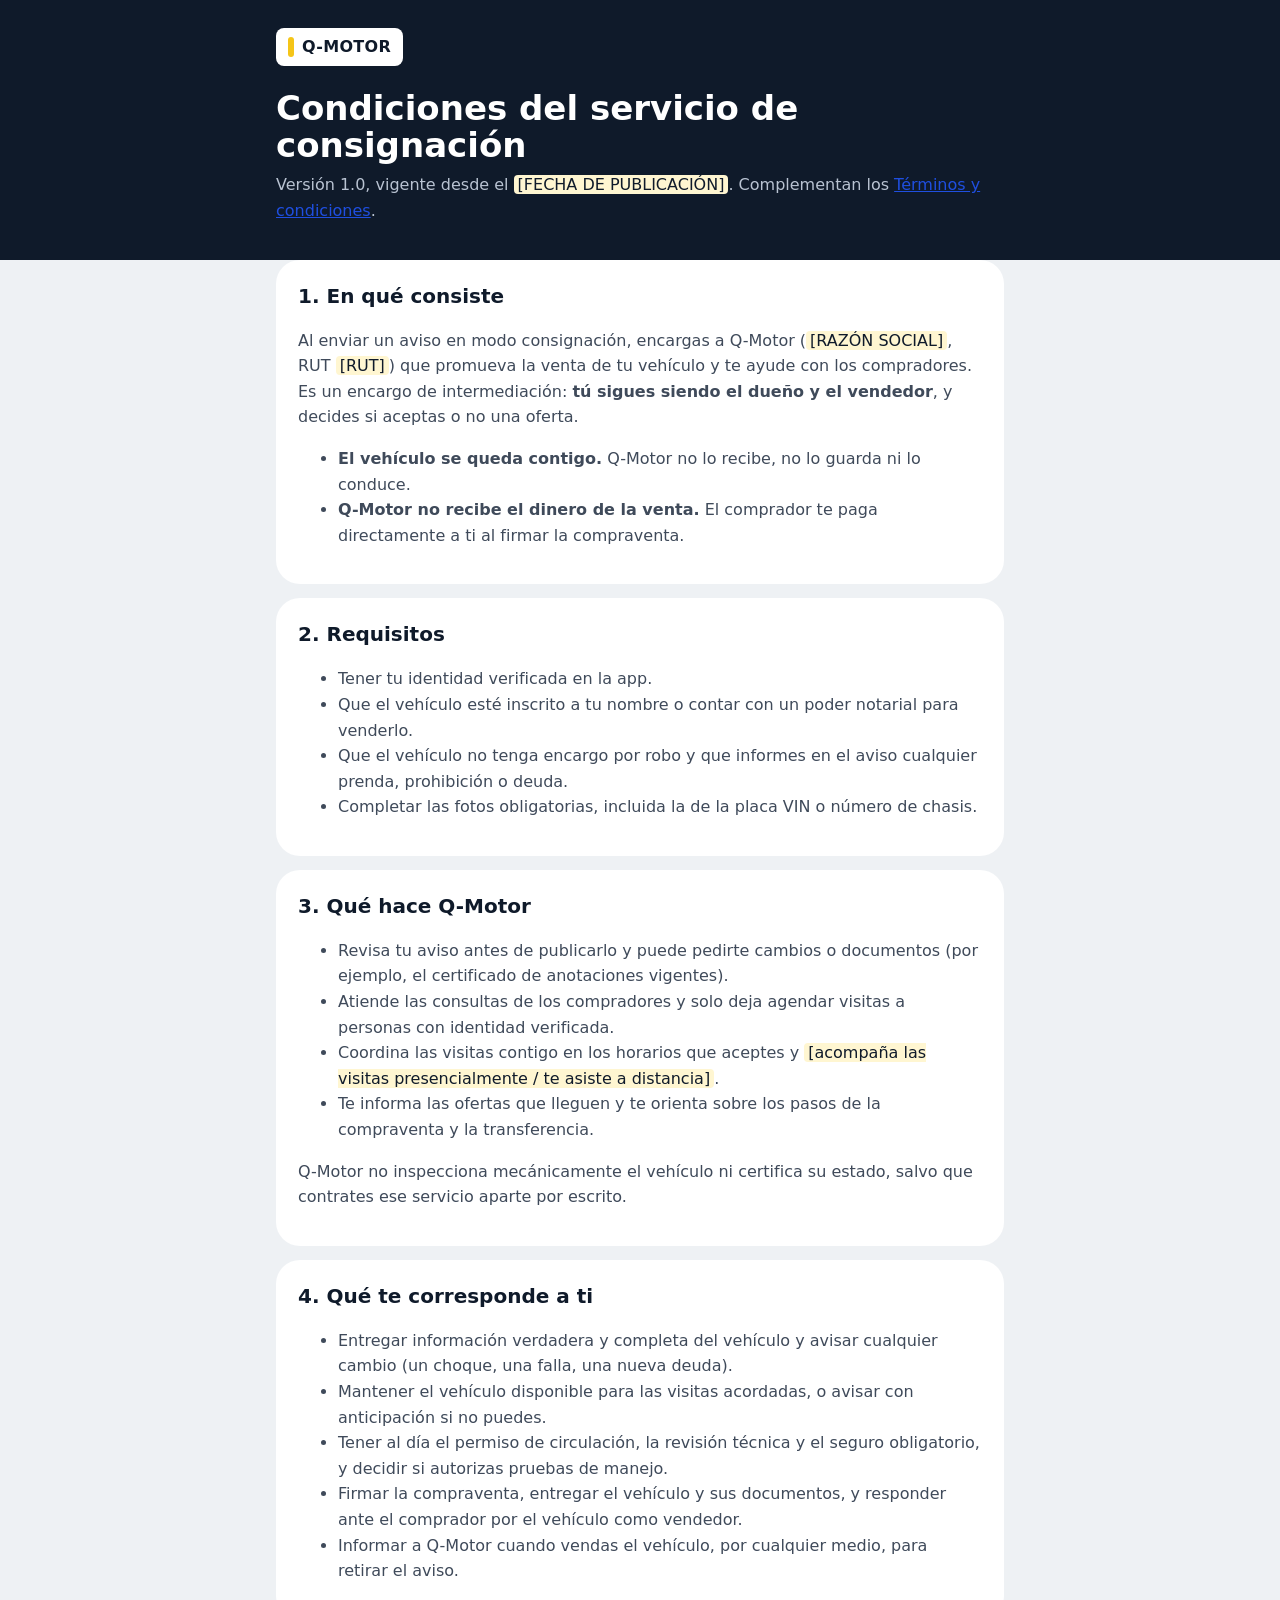
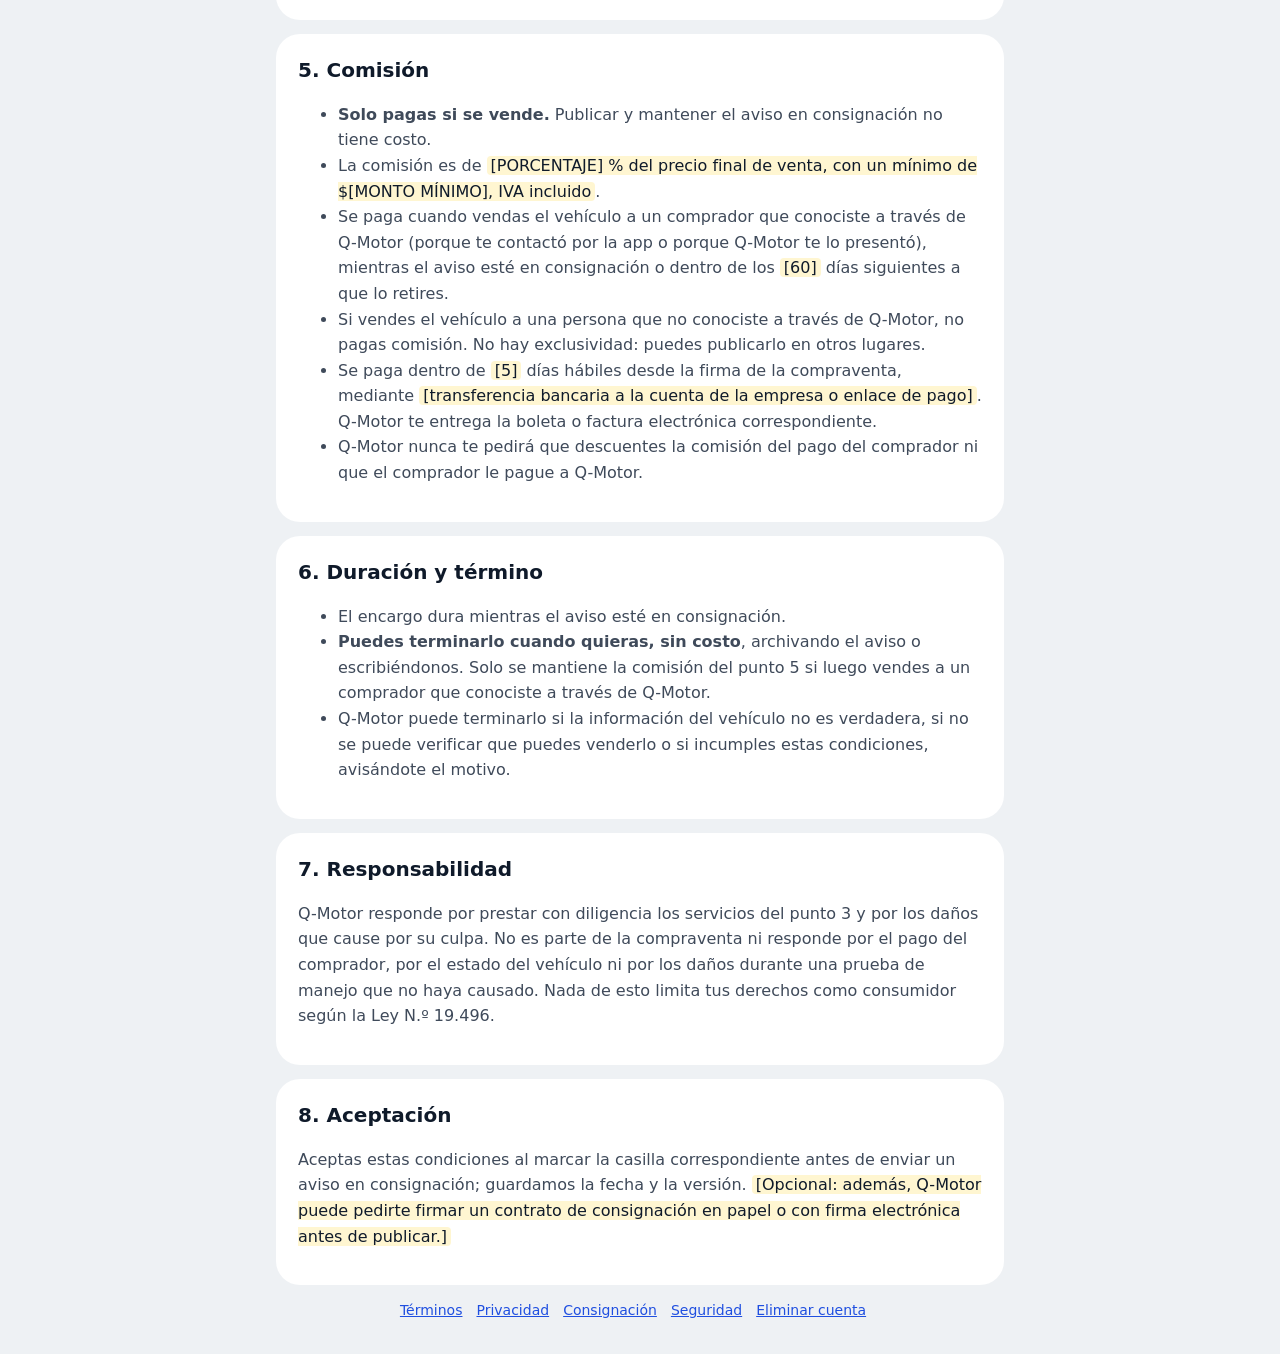
==== consignacion.html @ d6687819 "Q-Motor: app Expo + backend Supabase lista para Google Play - App (Expo SDK 58, Expo Router, TypeScr" ====
<!doctype html>
<html lang="es-CL">
<head>
<meta charset="utf-8">
<meta name="viewport" content="width=device-width, initial-scale=1">
<title>Condiciones de consignación · Q-Motor</title>
<link rel="stylesheet" href="estilo.css">
</head>
<body>
<header><div class="wrap">
  <a class="marca" href="index.html">Q-MOTOR</a>
  <h1>Condiciones del servicio de consignación</h1>
  <p>Versión 1.0, vigente desde el <mark class="pendiente">[FECHA DE PUBLICACIÓN]</mark>. Complementan los <a href="terminos.html">Términos y condiciones</a>.</p>
</div></header>
<main class="wrap">

<section>
  <h2>1. En qué consiste</h2>
  <p>Al enviar un aviso en modo consignación, encargas a Q-Motor (<mark class="pendiente">[RAZÓN SOCIAL]</mark>, RUT <mark class="pendiente">[RUT]</mark>) que promueva la venta de tu vehículo y te ayude con los compradores. Es un encargo de intermediación: <strong>tú sigues siendo el dueño y el vendedor</strong>, y decides si aceptas o no una oferta.</p>
  <ul>
    <li><strong>El vehículo se queda contigo.</strong> Q-Motor no lo recibe, no lo guarda ni lo conduce.</li>
    <li><strong>Q-Motor no recibe el dinero de la venta.</strong> El comprador te paga directamente a ti al firmar la compraventa.</li>
  </ul>
</section>

<section>
  <h2>2. Requisitos</h2>
  <ul>
    <li>Tener tu identidad verificada en la app.</li>
    <li>Que el vehículo esté inscrito a tu nombre o contar con un poder notarial para venderlo.</li>
    <li>Que el vehículo no tenga encargo por robo y que informes en el aviso cualquier prenda, prohibición o deuda.</li>
    <li>Completar las fotos obligatorias, incluida la de la placa VIN o número de chasis.</li>
  </ul>
</section>

<section>
  <h2>3. Qué hace Q-Motor</h2>
  <ul>
    <li>Revisa tu aviso antes de publicarlo y puede pedirte cambios o documentos (por ejemplo, el certificado de anotaciones vigentes).</li>
    <li>Atiende las consultas de los compradores y solo deja agendar visitas a personas con identidad verificada.</li>
    <li>Coordina las visitas contigo en los horarios que aceptes y <mark class="pendiente">[acompaña las visitas presencialmente / te asiste a distancia]</mark>.</li>
    <li>Te informa las ofertas que lleguen y te orienta sobre los pasos de la compraventa y la transferencia.</li>
  </ul>
  <p>Q-Motor no inspecciona mecánicamente el vehículo ni certifica su estado, salvo que contrates ese servicio aparte por escrito.</p>
</section>

<section>
  <h2>4. Qué te corresponde a ti</h2>
  <ul>
    <li>Entregar información verdadera y completa del vehículo y avisar cualquier cambio (un choque, una falla, una nueva deuda).</li>
    <li>Mantener el vehículo disponible para las visitas acordadas, o avisar con anticipación si no puedes.</li>
    <li>Tener al día el permiso de circulación, la revisión técnica y el seguro obligatorio, y decidir si autorizas pruebas de manejo.</li>
    <li>Firmar la compraventa, entregar el vehículo y sus documentos, y responder ante el comprador por el vehículo como vendedor.</li>
    <li>Informar a Q-Motor cuando vendas el vehículo, por cualquier medio, para retirar el aviso.</li>
  </ul>
</section>

<section>
  <h2>5. Comisión</h2>
  <ul>
    <li><strong>Solo pagas si se vende.</strong> Publicar y mantener el aviso en consignación no tiene costo.</li>
    <li>La comisión es de <mark class="pendiente">[PORCENTAJE] % del precio final de venta, con un mínimo de $[MONTO MÍNIMO], IVA incluido</mark>.</li>
    <li>Se paga cuando vendas el vehículo a un comprador que conociste a través de Q-Motor (porque te contactó por la app o porque Q-Motor te lo presentó), mientras el aviso esté en consignación o dentro de los <mark class="pendiente">[60]</mark> días siguientes a que lo retires.</li>
    <li>Si vendes el vehículo a una persona que no conociste a través de Q-Motor, no pagas comisión. No hay exclusividad: puedes publicarlo en otros lugares.</li>
    <li>Se paga dentro de <mark class="pendiente">[5]</mark> días hábiles desde la firma de la compraventa, mediante <mark class="pendiente">[transferencia bancaria a la cuenta de la empresa o enlace de pago]</mark>. Q-Motor te entrega la boleta o factura electrónica correspondiente.</li>
    <li>Q-Motor nunca te pedirá que descuentes la comisión del pago del comprador ni que el comprador le pague a Q-Motor.</li>
  </ul>
</section>

<section>
  <h2>6. Duración y término</h2>
  <ul>
    <li>El encargo dura mientras el aviso esté en consignación.</li>
    <li><strong>Puedes terminarlo cuando quieras, sin costo</strong>, archivando el aviso o escribiéndonos. Solo se mantiene la comisión del punto 5 si luego vendes a un comprador que conociste a través de Q-Motor.</li>
    <li>Q-Motor puede terminarlo si la información del vehículo no es verdadera, si no se puede verificar que puedes venderlo o si incumples estas condiciones, avisándote el motivo.</li>
  </ul>
</section>

<section>
  <h2>7. Responsabilidad</h2>
  <p>Q-Motor responde por prestar con diligencia los servicios del punto 3 y por los daños que cause por su culpa. No es parte de la compraventa ni responde por el pago del comprador, por el estado del vehículo ni por los daños durante una prueba de manejo que no haya causado. Nada de esto limita tus derechos como consumidor según la Ley N.º 19.496.</p>
</section>

<section>
  <h2>8. Aceptación</h2>
  <p>Aceptas estas condiciones al marcar la casilla correspondiente antes de enviar un aviso en consignación; guardamos la fecha y la versión. <mark class="pendiente">[Opcional: además, Q-Motor puede pedirte firmar un contrato de consignación en papel o con firma electrónica antes de publicar.]</mark></p>
</section>

</main>
<footer><div class="wrap"><nav><a href="terminos.html">Términos</a><a href="privacidad.html">Privacidad</a><a href="consignacion.html">Consignación</a><a href="seguridad.html">Seguridad</a><a href="eliminar-cuenta.html">Eliminar cuenta</a></nav></div></footer>
</body>
</html>
---- estilo.css ----
:root {
  --ink: #0f1a2a;
  --bg: #eef1f4;
  --surface: #ffffff;
  --primary: #1f4fe0;
  --signal: #f5c518;
  --muted: #5b6676;
  --secondary: #3f4a5a;
}
* { box-sizing: border-box; }
body {
  margin: 0;
  background: var(--bg);
  color: var(--ink);
  font: 16px/1.6 'Instrument Sans', system-ui, -apple-system, 'Segoe UI', Roboto, sans-serif;
}
header {
  background: var(--ink);
  color: #fff;
  padding: 28px 16px 36px;
}
.wrap { max-width: 760px; margin: 0 auto; padding: 0 16px; }
.marca {
  display: inline-flex; align-items: center; gap: 8px;
  background: #fff; color: var(--ink); border-radius: 8px; padding: 6px 12px;
  font-family: 'Bricolage Grotesque', system-ui, sans-serif; font-weight: 800; letter-spacing: .02em; text-decoration: none;
}
.marca::before { content: ''; width: 6px; height: 20px; border-radius: 3px; background: var(--signal); }
h1 { font-family: 'Bricolage Grotesque', system-ui, sans-serif; font-size: 34px; line-height: 1.1; margin: 24px 0 8px; }
header p { color: #b9c3d2; margin: 0; }
main { padding: 24px 0 48px; }
section { background: var(--surface); border-radius: 24px; padding: 20px 22px; margin-bottom: 14px; }
h2 { font-family: 'Bricolage Grotesque', system-ui, sans-serif; font-size: 20px; margin: 0 0 8px; }
h3 { font-size: 16px; margin: 16px 0 4px; }
p, li { color: var(--secondary); }
a { color: var(--primary); }
table { width: 100%; border-collapse: collapse; font-size: 15px; }
th, td { text-align: left; padding: 8px 6px; border-bottom: 1px solid var(--bg); vertical-align: top; }
th { color: var(--ink); }
mark.pendiente { background: #fff6d1; color: var(--ink); padding: 0 4px; border-radius: 4px; }
footer { color: var(--muted); font-size: 14px; text-align: center; padding-bottom: 32px; }
nav a { margin-right: 14px; }
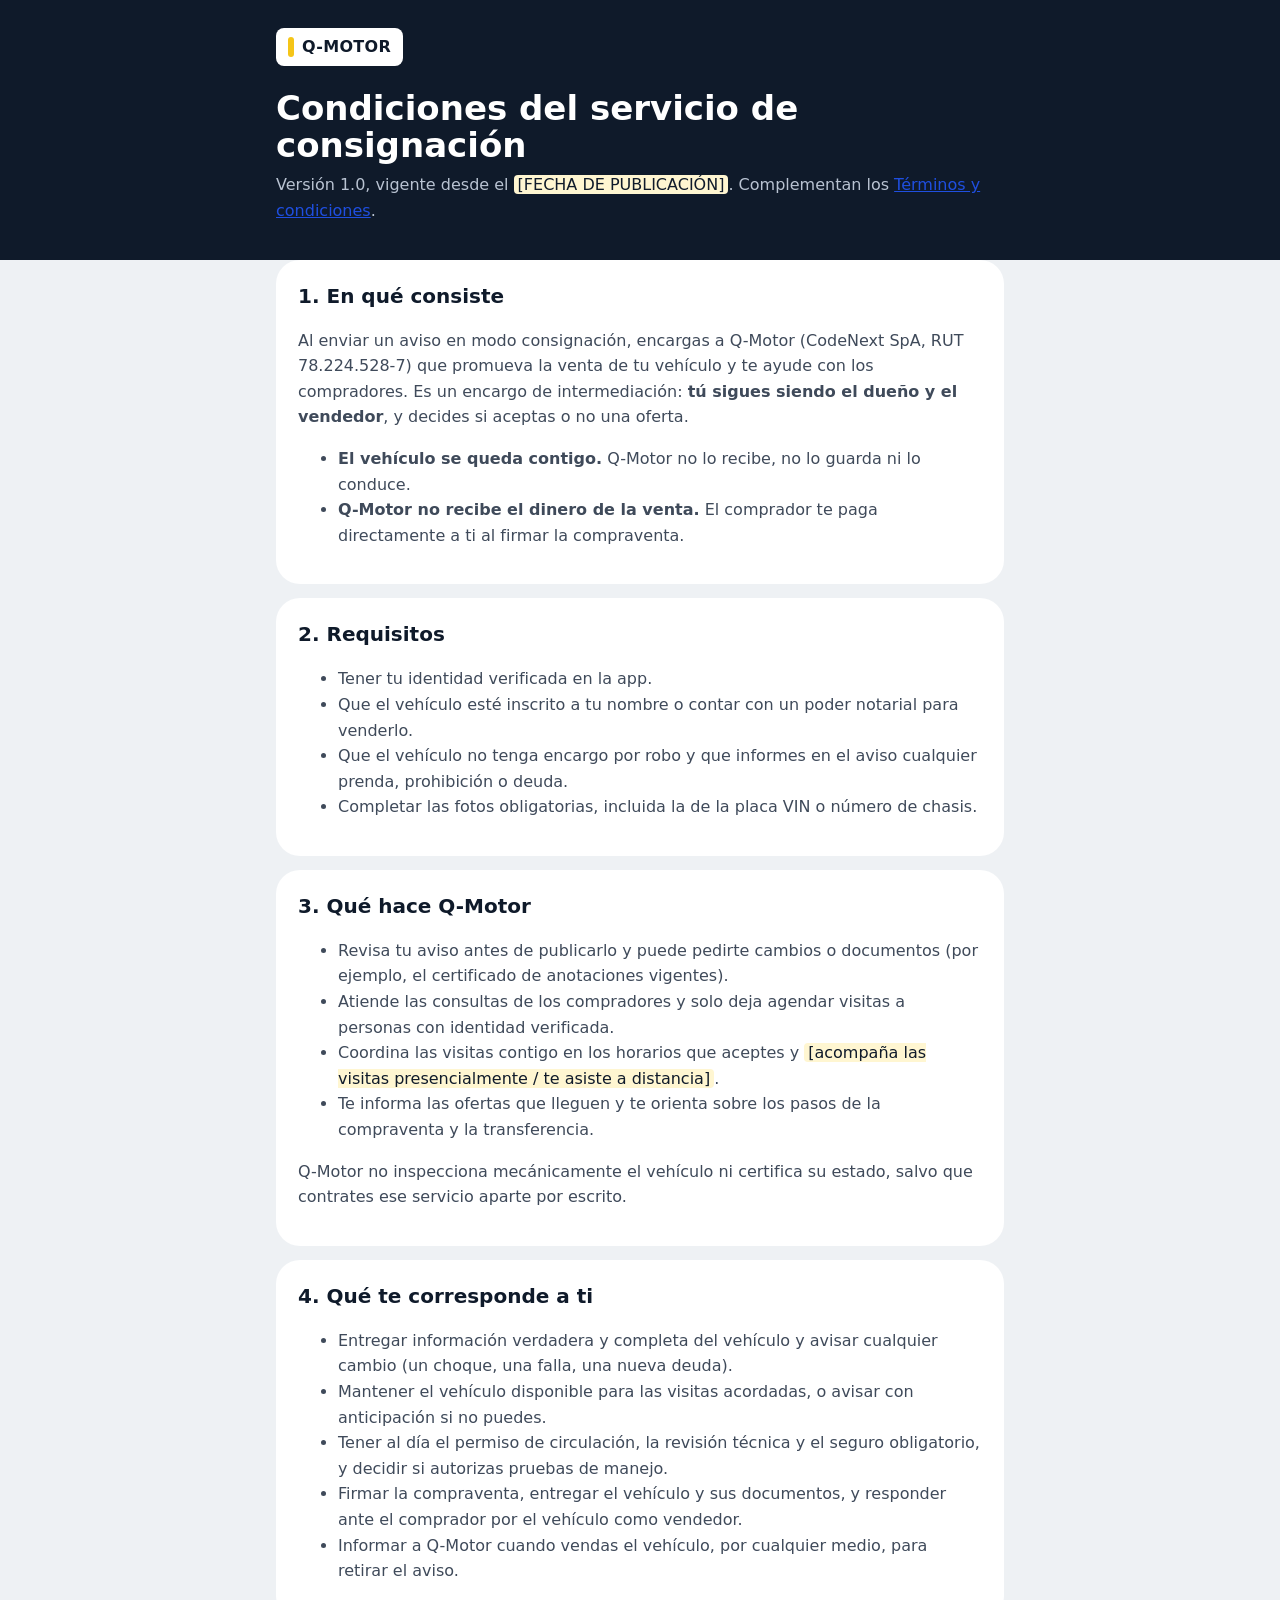
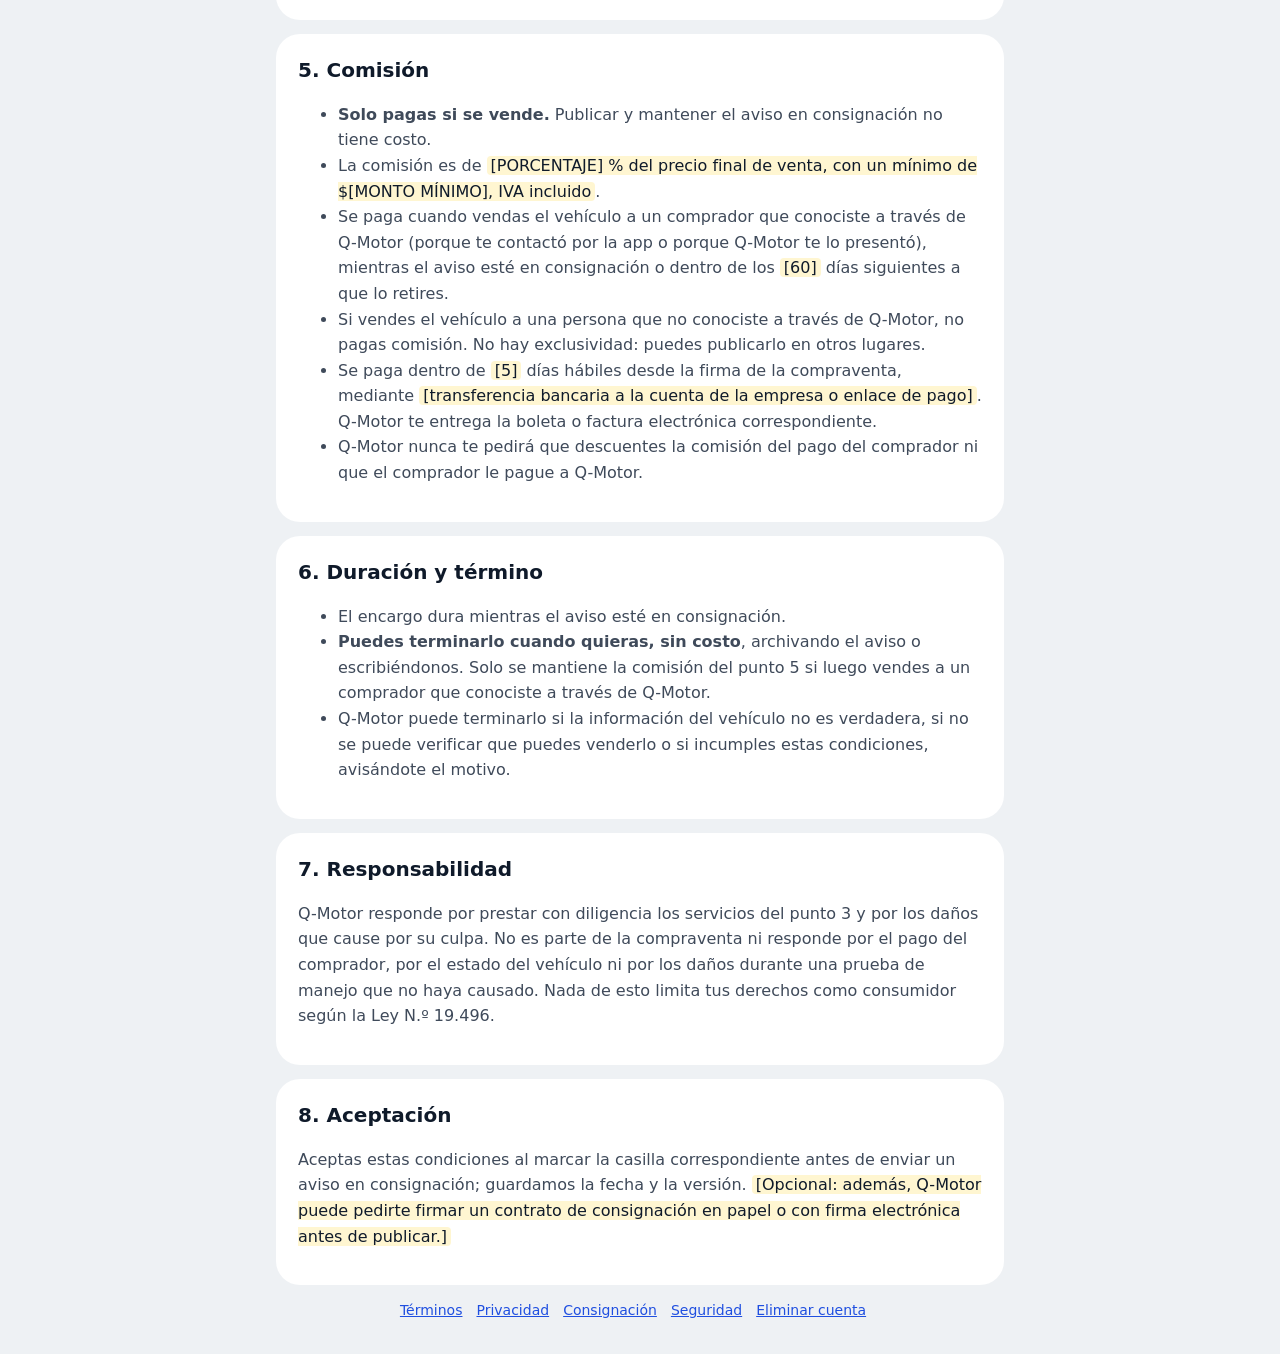
==== commit bd4317b7: "Legal: datos de CodeNext SpA y correo de contacto Co-Authored-By: Claude Opus 5.5 <noreply@anthropic" ====
--- a/consignacion.html
+++ b/consignacion.html
@@ -16,7 +16,7 @@
 
 <section>
   <h2>1. En qué consiste</h2>
-  <p>Al enviar un aviso en modo consignación, encargas a Q-Motor (<mark class="pendiente">[RAZÓN SOCIAL]</mark>, RUT <mark class="pendiente">[RUT]</mark>) que promueva la venta de tu vehículo y te ayude con los compradores. Es un encargo de intermediación: <strong>tú sigues siendo el dueño y el vendedor</strong>, y decides si aceptas o no una oferta.</p>
+  <p>Al enviar un aviso en modo consignación, encargas a Q-Motor (CodeNext SpA, RUT 78.224.528-7) que promueva la venta de tu vehículo y te ayude con los compradores. Es un encargo de intermediación: <strong>tú sigues siendo el dueño y el vendedor</strong>, y decides si aceptas o no una oferta.</p>
   <ul>
     <li><strong>El vehículo se queda contigo.</strong> Q-Motor no lo recibe, no lo guarda ni lo conduce.</li>
     <li><strong>Q-Motor no recibe el dinero de la venta.</strong> El comprador te paga directamente a ti al firmar la compraventa.</li>
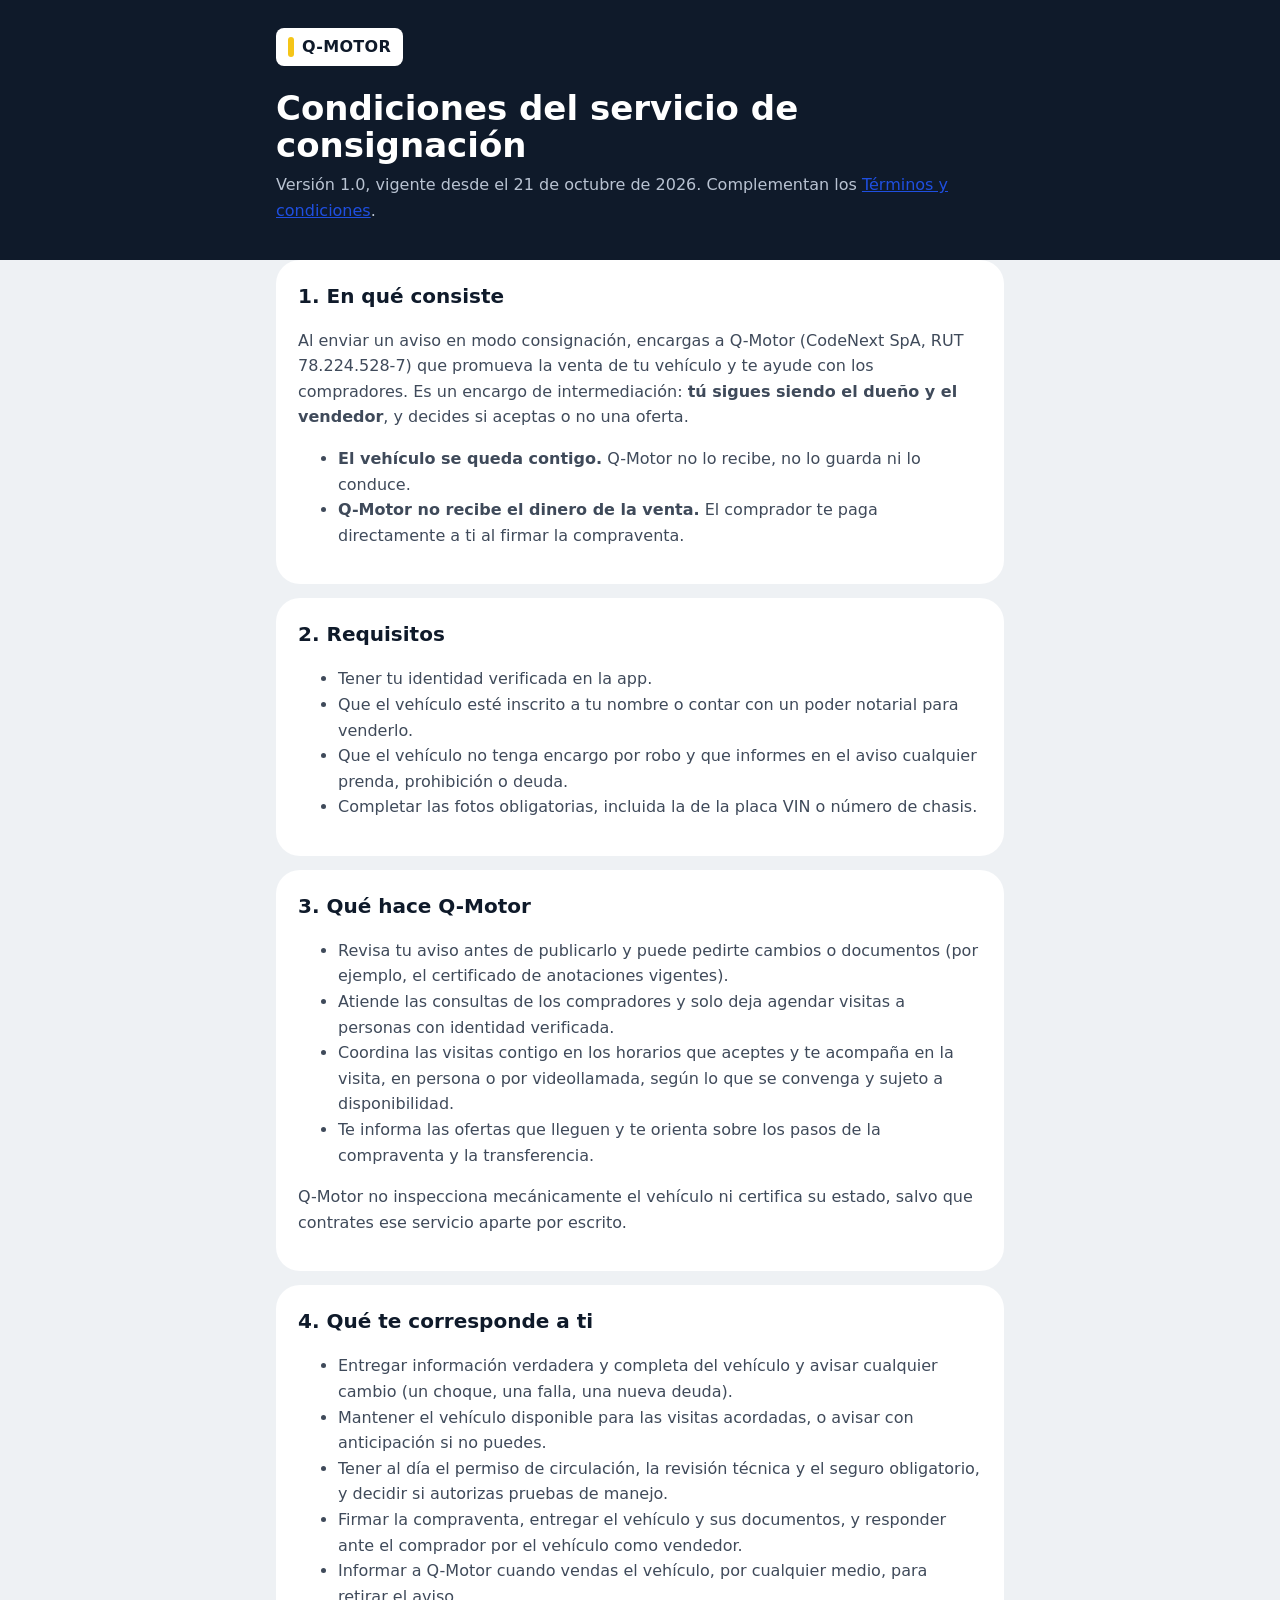
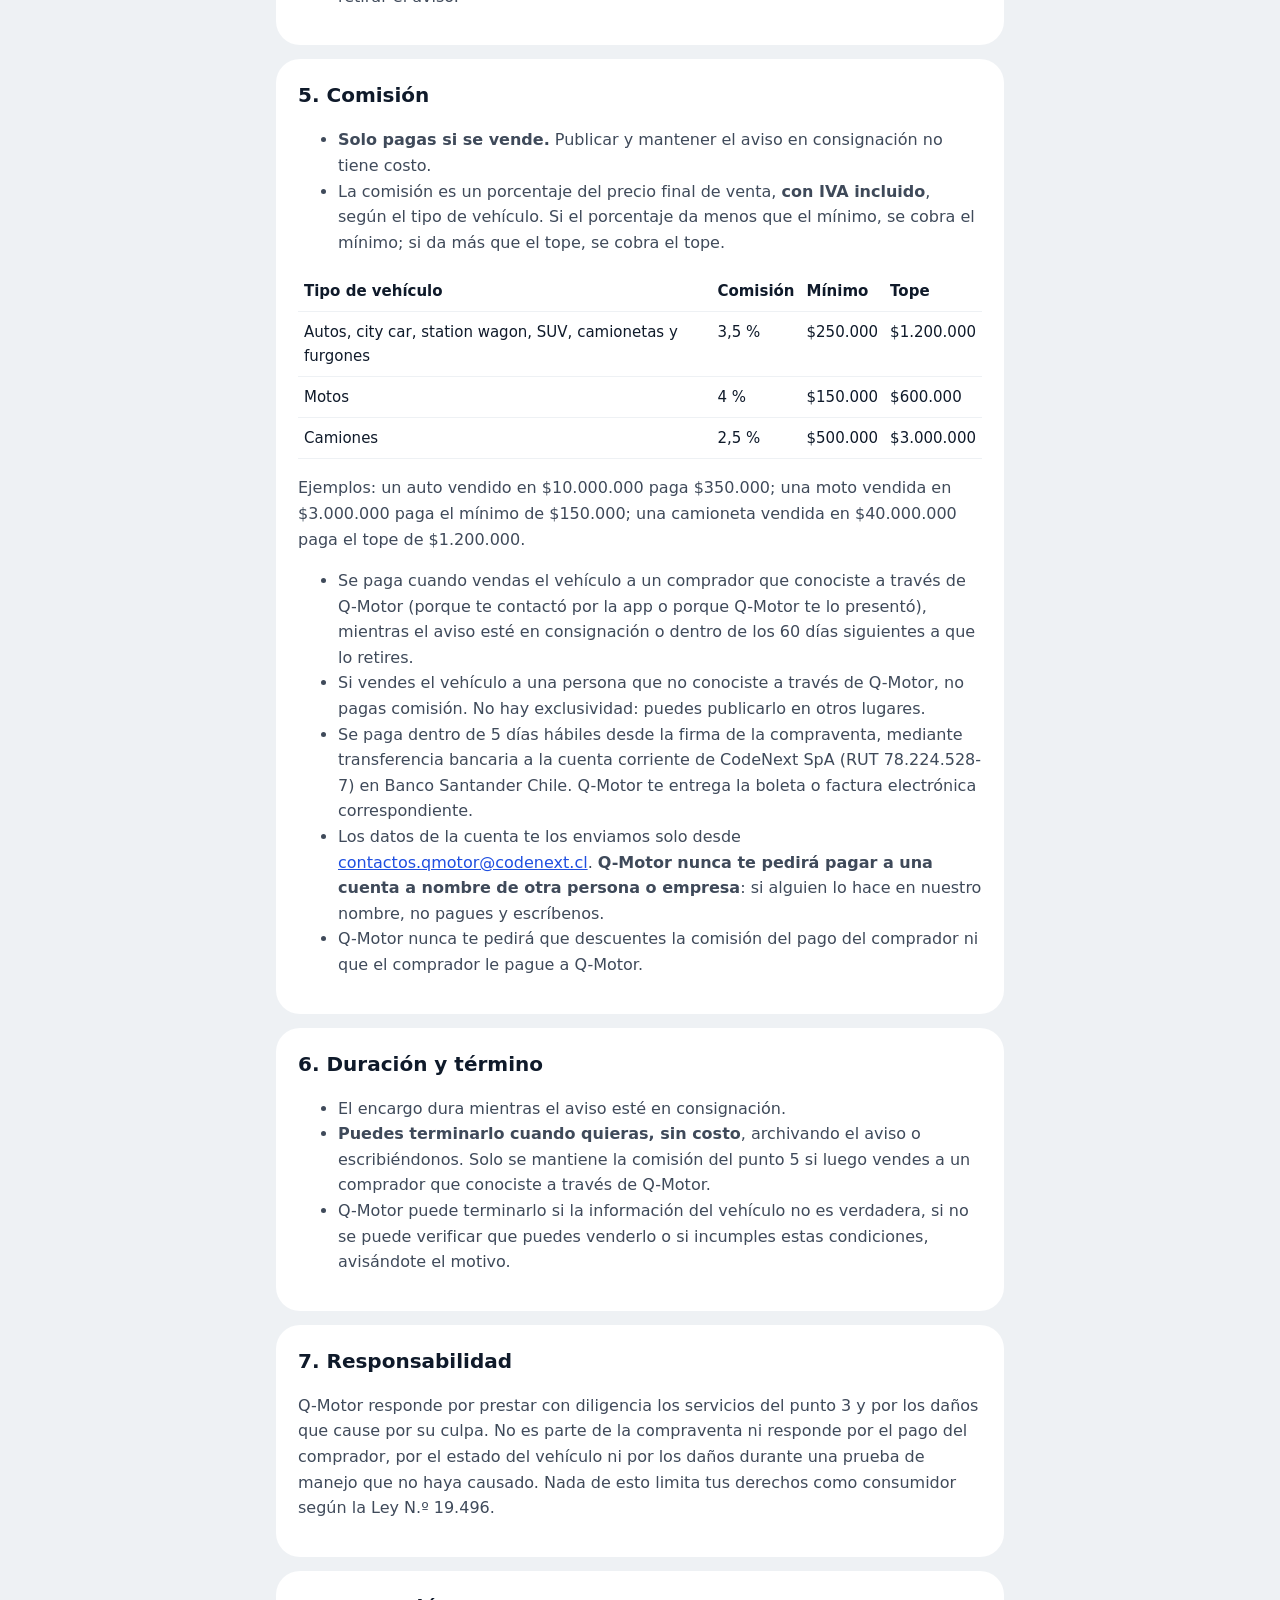
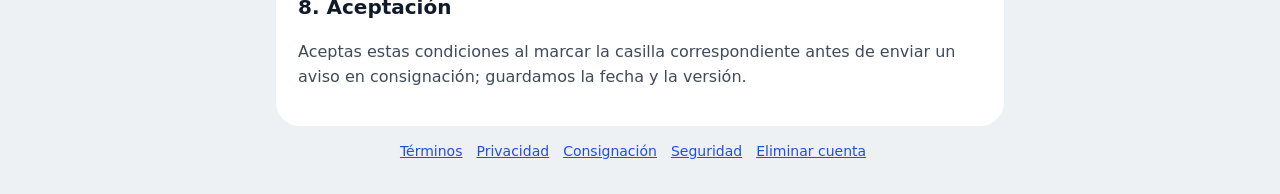
==== commit 3c831bea: "Legal: comisiones de consignación, domicilio, representantes y visitas Co-Authored-By: Claude Opus 5" ====
--- a/consignacion.html
+++ b/consignacion.html
@@ -10,7 +10,7 @@
 <header><div class="wrap">
   <a class="marca" href="index.html">Q-MOTOR</a>
   <h1>Condiciones del servicio de consignación</h1>
-  <p>Versión 1.0, vigente desde el <mark class="pendiente">[FECHA DE PUBLICACIÓN]</mark>. Complementan los <a href="terminos.html">Términos y condiciones</a>.</p>
+  <p>Versión 1.0, vigente desde el 21 de octubre de 2026. Complementan los <a href="terminos.html">Términos y condiciones</a>.</p>
 </div></header>
 <main class="wrap">
 
@@ -38,7 +38,7 @@
   <ul>
     <li>Revisa tu aviso antes de publicarlo y puede pedirte cambios o documentos (por ejemplo, el certificado de anotaciones vigentes).</li>
     <li>Atiende las consultas de los compradores y solo deja agendar visitas a personas con identidad verificada.</li>
-    <li>Coordina las visitas contigo en los horarios que aceptes y <mark class="pendiente">[acompaña las visitas presencialmente / te asiste a distancia]</mark>.</li>
+    <li>Coordina las visitas contigo en los horarios que aceptes y te acompaña en la visita, en persona o por videollamada, según lo que se convenga y sujeto a disponibilidad.</li>
     <li>Te informa las ofertas que lleguen y te orienta sobre los pasos de la compraventa y la transferencia.</li>
   </ul>
   <p>Q-Motor no inspecciona mecánicamente el vehículo ni certifica su estado, salvo que contrates ese servicio aparte por escrito.</p>
@@ -59,10 +59,24 @@
   <h2>5. Comisión</h2>
   <ul>
     <li><strong>Solo pagas si se vende.</strong> Publicar y mantener el aviso en consignación no tiene costo.</li>
-    <li>La comisión es de <mark class="pendiente">[PORCENTAJE] % del precio final de venta, con un mínimo de $[MONTO MÍNIMO], IVA incluido</mark>.</li>
-    <li>Se paga cuando vendas el vehículo a un comprador que conociste a través de Q-Motor (porque te contactó por la app o porque Q-Motor te lo presentó), mientras el aviso esté en consignación o dentro de los <mark class="pendiente">[60]</mark> días siguientes a que lo retires.</li>
+    <li>La comisión es un porcentaje del precio final de venta, <strong>con IVA incluido</strong>, según el tipo de vehículo. Si el porcentaje da menos que el mínimo, se cobra el mínimo; si da más que el tope, se cobra el tope.</li>
+  </ul>
+  <div style="overflow-x:auto">
+  <table>
+    <thead><tr><th>Tipo de vehículo</th><th>Comisión</th><th>Mínimo</th><th>Tope</th></tr></thead>
+    <tbody>
+      <tr><td>Autos, city car, station wagon, SUV, camionetas y furgones</td><td>3,5 %</td><td>$250.000</td><td>$1.200.000</td></tr>
+      <tr><td>Motos</td><td>4 %</td><td>$150.000</td><td>$600.000</td></tr>
+      <tr><td>Camiones</td><td>2,5 %</td><td>$500.000</td><td>$3.000.000</td></tr>
+    </tbody>
+  </table>
+  </div>
+  <p>Ejemplos: un auto vendido en $10.000.000 paga $350.000; una moto vendida en $3.000.000 paga el mínimo de $150.000; una camioneta vendida en $40.000.000 paga el tope de $1.200.000.</p>
+  <ul>
+    <li>Se paga cuando vendas el vehículo a un comprador que conociste a través de Q-Motor (porque te contactó por la app o porque Q-Motor te lo presentó), mientras el aviso esté en consignación o dentro de los 60 días siguientes a que lo retires.</li>
     <li>Si vendes el vehículo a una persona que no conociste a través de Q-Motor, no pagas comisión. No hay exclusividad: puedes publicarlo en otros lugares.</li>
-    <li>Se paga dentro de <mark class="pendiente">[5]</mark> días hábiles desde la firma de la compraventa, mediante <mark class="pendiente">[transferencia bancaria a la cuenta de la empresa o enlace de pago]</mark>. Q-Motor te entrega la boleta o factura electrónica correspondiente.</li>
+    <li>Se paga dentro de 5 días hábiles desde la firma de la compraventa, mediante transferencia bancaria a la cuenta corriente de CodeNext SpA (RUT 78.224.528-7) en Banco Santander Chile. Q-Motor te entrega la boleta o factura electrónica correspondiente.</li>
+    <li>Los datos de la cuenta te los enviamos solo desde <a href="mailto:contactos.qmotor@codenext.cl">contactos.qmotor@codenext.cl</a>. <strong>Q-Motor nunca te pedirá pagar a una cuenta a nombre de otra persona o empresa</strong>: si alguien lo hace en nuestro nombre, no pagues y escríbenos.</li>
     <li>Q-Motor nunca te pedirá que descuentes la comisión del pago del comprador ni que el comprador le pague a Q-Motor.</li>
   </ul>
 </section>
@@ -83,7 +97,7 @@
 
 <section>
   <h2>8. Aceptación</h2>
-  <p>Aceptas estas condiciones al marcar la casilla correspondiente antes de enviar un aviso en consignación; guardamos la fecha y la versión. <mark class="pendiente">[Opcional: además, Q-Motor puede pedirte firmar un contrato de consignación en papel o con firma electrónica antes de publicar.]</mark></p>
+  <p>Aceptas estas condiciones al marcar la casilla correspondiente antes de enviar un aviso en consignación; guardamos la fecha y la versión.</p>
 </section>
 
 </main>
